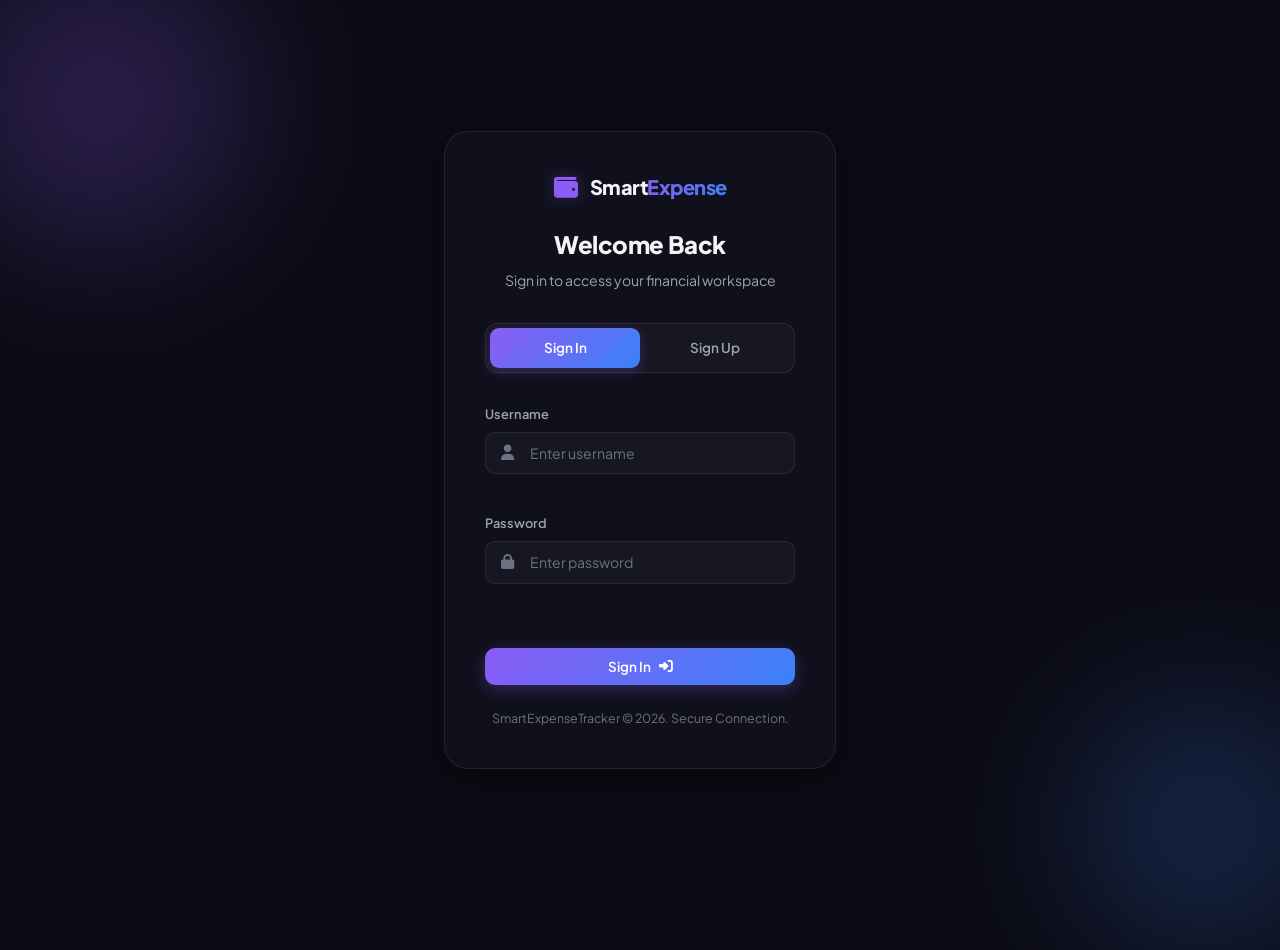
==== src/main/resources/static/login.html @ f97eb925 "Implement Spring Security with DB authentication, custom login page, and logout capability" ====
<!DOCTYPE html>
<html lang="en">
<head>
    <meta charset="UTF-8">
    <meta name="viewport" content="width=device-width, initial-scale=1.0">
    <title>SmartExpenseTracker — Secure Access</title>
    <!-- Google Fonts -->
    <link rel="preconnect" href="https://fonts.googleapis.com">
    <link rel="preconnect" href="https://fonts.gstatic.com" crossorigin>
    <link href="https://fonts.googleapis.com/css2?family=Plus+Jakarta+Sans:wght@300;400;500;600;700;800&display=swap" rel="stylesheet">
    <!-- FontAwesome for icons -->
    <link rel="stylesheet" href="https://cdnjs.cloudflare.com/ajax/libs/font-awesome/6.4.0/css/all.min.css">
    <!-- Include main stylesheet to get tokens and resets -->
    <link rel="stylesheet" href="style.css">
    
    <style>
        body {
            display: flex;
            align-items: center;
            justify-content: center;
            min-height: 100vh;
            margin: 0;
            background-color: var(--bg-base);
            position: relative;
            overflow: hidden;
        }

        /* Decorative animated blobs */
        .blob {
            position: absolute;
            border-radius: 50%;
            filter: blur(80px);
            z-index: 0;
            opacity: 0.25;
            animation: float 10s ease-in-out infinite;
        }

        .blob-1 {
            width: 300px;
            height: 300px;
            background: var(--primary);
            top: -50px;
            left: -50px;
        }

        .blob-2 {
            width: 250px;
            height: 250px;
            background: #3b82f6;
            bottom: -50px;
            right: -50px;
            animation-delay: -5s;
        }

        @keyframes float {
            0%, 100% { transform: translateY(0) scale(1); }
            50% { transform: translateY(-30px) scale(1.15); }
        }

        .auth-container {
            width: 100%;
            max-width: 440px;
            padding: 1.5rem;
            z-index: 10;
        }

        .auth-card {
            background: var(--bg-surface);
            backdrop-filter: blur(16px);
            -webkit-backdrop-filter: blur(16px);
            border: 1px solid var(--border-glass);
            border-radius: 24px;
            padding: 2.5rem;
            box-shadow: var(--shadow-premium);
            transition: var(--transition-normal);
        }

        .auth-card:hover {
            border-color: var(--border-glass-focused);
            box-shadow: 0 12px 40px 0 rgba(0, 0, 0, 0.45), var(--shadow-glow);
        }

        .auth-header {
            text-align: center;
            margin-bottom: 2rem;
        }

        .auth-header .logo-container {
            justify-content: center;
            margin-bottom: 1.5rem;
        }

        .auth-header h3 {
            font-size: 1.5rem;
            font-weight: 800;
            letter-spacing: -0.02em;
            margin-bottom: 0.5rem;
        }

        .auth-header p {
            color: var(--text-secondary);
            font-size: 0.88rem;
        }

        /* Tabs */
        .auth-tabs {
            display: flex;
            background: rgba(255, 255, 255, 0.03);
            border: 1px solid var(--border-glass);
            border-radius: 12px;
            padding: 4px;
            margin-bottom: 2rem;
        }

        .auth-tab {
            flex: 1;
            text-align: center;
            padding: 0.6rem;
            font-size: 0.85rem;
            font-weight: 600;
            color: var(--text-secondary);
            border-radius: 9px;
            cursor: pointer;
            transition: var(--transition-fast);
        }

        .auth-tab.active {
            background: var(--primary-gradient);
            color: #fff;
            box-shadow: 0 4px 12px var(--primary-glow);
        }

        /* Form view toggling */
        .form-view {
            display: none;
        }

        .form-view.active {
            display: block;
        }

        .input-group {
            position: relative;
            margin-bottom: 1.25rem;
        }

        .input-group i {
            position: absolute;
            left: 1rem;
            top: 50%;
            transform: translateY(-50%);
            color: var(--text-muted);
            font-size: 0.95rem;
        }

        .input-group .form-control {
            padding-left: 2.75rem;
        }

        .auth-alert {
            padding: 0.75rem 1rem;
            border-radius: 12px;
            margin-bottom: 1.5rem;
            font-size: 0.85rem;
            font-weight: 500;
            display: flex;
            align-items: center;
            gap: 0.6rem;
            animation: fadeIn 0.3s ease-out;
        }

        .auth-alert.error {
            background: var(--danger-bg);
            border: 1px solid var(--danger-border);
            color: var(--danger);
        }

        .auth-alert.success {
            background: var(--success-bg);
            border: 1px solid var(--success-border);
            color: var(--success);
        }

        @keyframes fadeIn {
            from { opacity: 0; transform: translateY(-5px); }
            to { opacity: 1; transform: translateY(0); }
        }

        .footer-note {
            text-align: center;
            margin-top: 1.5rem;
            font-size: 0.78rem;
            color: var(--text-muted);
        }
    </style>
</head>
<body>
    <div class="blob blob-1"></div>
    <div class="blob blob-2"></div>

    <div class="auth-container">
        <div class="auth-card">
            <div class="auth-header">
                <div class="logo-container">
                    <i class="fa-solid fa-wallet logo-icon"></i>
                    <h2>Smart<span>Expense</span></h2>
                </div>
                <h3 id="auth-title">Welcome Back</h3>
                <p id="auth-subtitle">Sign in to access your financial workspace</p>
            </div>

            <!-- Tabs -->
            <div class="auth-tabs">
                <div class="auth-tab active" id="tab-login" onclick="switchTab('login')">Sign In</div>
                <div class="auth-tab" id="tab-register" onclick="switchTab('register')">Sign Up</div>
            </div>

            <!-- Alert Container -->
            <div id="alert-container"></div>

            <!-- Login Form (POSTs directly to Spring Security) -->
            <form id="login-form" class="form-view active" action="/login" method="POST">
                <div class="form-group">
                    <label for="login-username">Username</label>
                    <div class="input-group">
                        <i class="fa-solid fa-user"></i>
                        <input type="text" id="login-username" name="username" class="form-control" placeholder="Enter username" required>
                    </div>
                </div>

                <div class="form-group">
                    <label for="login-password">Password</label>
                    <div class="input-group">
                        <i class="fa-solid fa-lock"></i>
                        <input type="password" id="login-password" name="password" class="form-control" placeholder="Enter password" required>
                    </div>
                </div>

                <button type="submit" class="btn btn-primary btn-block" style="margin-top: 1.5rem;">
                    Sign In <i class="fa-solid fa-right-to-bracket"></i>
                </button>
            </form>

            <!-- Register Form (AJAX register, then switches to login) -->
            <form id="register-form" class="form-view" onsubmit="handleRegister(event)">
                <div class="form-group">
                    <label for="register-username">Choose Username</label>
                    <div class="input-group">
                        <i class="fa-solid fa-user-plus"></i>
                        <input type="text" id="register-username" class="form-control" placeholder="Create username" required>
                    </div>
                </div>

                <div class="form-group">
                    <label for="register-password">Password</label>
                    <div class="input-group">
                        <i class="fa-solid fa-lock"></i>
                        <input type="password" id="register-password" class="form-control" placeholder="Create password" required>
                    </div>
                </div>

                <div class="form-group">
                    <label for="register-confirm-password">Confirm Password</label>
                    <div class="input-group">
                        <i class="fa-solid fa-shield-halved"></i>
                        <input type="password" id="register-confirm-password" class="form-control" placeholder="Re-enter password" required>
                    </div>
                </div>

                <button type="submit" class="btn btn-primary btn-block" style="margin-top: 1.5rem;">
                    Create Account <i class="fa-solid fa-user-plus"></i>
                </button>
            </form>

            <div class="footer-note">
                SmartExpenseTracker &copy; 2026. Secure Connection.
            </div>
        </div>
    </div>

    <script>
        // Check URL parameters for status messages
        window.addEventListener('DOMContentLoaded', () => {
            const urlParams = new URLSearchParams(window.location.search);
            const alertContainer = document.getElementById('alert-container');
            
            if (urlParams.get('error') === 'true') {
                showAlert('Invalid username or password. Please try again.', 'error');
            } else if (urlParams.get('logout') === 'true') {
                showAlert('You have been logged out successfully.', 'success');
            }
        });

        function showAlert(message, type) {
            const container = document.getElementById('alert-container');
            const icon = type === 'error' ? 'fa-triangle-exclamation' : 'fa-circle-check';
            container.innerHTML = `
                <div class="auth-alert ${type}">
                    <i class="fa-solid ${icon}"></i>
                    <span>${message}</span>
                </div>
            `;
        }

        function switchTab(type) {
            const tabLogin = document.getElementById('tab-login');
            const tabRegister = document.getElementById('tab-register');
            const loginForm = document.getElementById('login-form');
            const registerForm = document.getElementById('register-form');
            const title = document.getElementById('auth-title');
            const subtitle = document.getElementById('auth-subtitle');
            const alertContainer = document.getElementById('alert-container');
            
            alertContainer.innerHTML = ''; // Clear alerts
            
            if (type === 'login') {
                tabLogin.classList.add('active');
                tabRegister.classList.remove('active');
                loginForm.classList.add('active');
                registerForm.classList.remove('active');
                title.innerText = 'Welcome Back';
                subtitle.innerText = 'Sign in to access your financial workspace';
            } else {
                tabLogin.classList.remove('active');
                tabRegister.classList.add('active');
                loginForm.classList.remove('active');
                registerForm.classList.add('active');
                title.innerText = 'Create Account';
                subtitle.innerText = 'Start tracking your spending today';
            }
        }

        async function handleRegister(event) {
            event.preventDefault();
            
            const username = document.getElementById('register-username').value;
            const password = document.getElementById('register-password').value;
            const confirmPassword = document.getElementById('register-confirm-password').value;
            const alertContainer = document.getElementById('alert-container');
            
            if (password !== confirmPassword) {
                showAlert('Passwords do not match.', 'error');
                return;
            }
            
            try {
                const response = await fetch('/auth/register', {
                    method: 'POST',
                    headers: {
                        'Content-Type': 'application/json'
                    },
                    body: JSON.stringify({ username, password })
                });
                
                const data = await response.json();
                
                if (response.ok) {
                    // Success!
                    switchTab('login');
                    showAlert('Registration successful! Please sign in.', 'success');
                    // Pre-fill login username
                    document.getElementById('login-username').value = username;
                    // Reset registration fields
                    document.getElementById('register-form').reset();
                } else {
                    showAlert(data.message || 'Registration failed.', 'error');
                }
            } catch (error) {
                console.error('Registration error:', error);
                showAlert('An error occurred. Please try again later.', 'error');
            }
        }
    </script>
</body>
</html>
---- src/main/resources/static/style.css ----
/* ==========================================================================
   SmartExpenseTracker Premium Stylesheet (Glassmorphism & Sleek Dark Mode)
   ========================================================================== */

/* Design Tokens & Custom CSS Variables */
:root {
    --font-primary: 'Plus Jakarta Sans', sans-serif;
    
    /* Harmonious Curated Colors */
    --bg-base: #0b0b14;
    --bg-surface: rgba(22, 22, 38, 0.55);
    --bg-surface-solid: #151526;
    --bg-surface-hover: rgba(35, 35, 60, 0.7);
    --border-glass: rgba(255, 255, 255, 0.08);
    --border-glass-focused: rgba(139, 92, 246, 0.35);
    
    /* Accent Gradients & Solid Colors */
    --primary: #8b5cf6;
    --primary-light: #a78bfa;
    --primary-dark: #6d28d9;
    --primary-gradient: linear-gradient(135deg, #8b5cf6 0%, #3b82f6 100%);
    --primary-glow: rgba(139, 92, 246, 0.25);
    
    --success: #10b981;
    --success-bg: rgba(16, 185, 129, 0.1);
    --success-border: rgba(16, 185, 129, 0.25);
    
    --danger: #ef4444;
    --danger-bg: rgba(239, 68, 68, 0.1);
    --danger-border: rgba(239, 68, 68, 0.25);
    
    --warning: #f59e0b;
    --warning-bg: rgba(245, 158, 11, 0.1);
    --warning-border: rgba(245, 158, 11, 0.25);

    --text-primary: #f3f4f6;
    --text-secondary: #9ca3af;
    --text-muted: #6b7280;

    /* Transitions & Shadows */
    --transition-fast: 0.2s cubic-bezier(0.4, 0, 0.2, 1);
    --transition-normal: 0.3s cubic-bezier(0.4, 0, 0.2, 1);
    --shadow-premium: 0 8px 32px 0 rgba(0, 0, 0, 0.37);
    --shadow-glow: 0 0 20px rgba(139, 92, 246, 0.15);
}

/* Reset & Global Styles */
*, *::before, *::after {
    margin: 0;
    padding: 0;
    box-sizing: border-box;
}

body {
    font-family: var(--font-primary);
    background-color: var(--bg-base);
    color: var(--text-primary);
    overflow-x: hidden;
    line-height: 1.5;
    -webkit-font-smoothing: antialiased;
}

/* Scrollbar Customization */
::-webkit-scrollbar {
    width: 6px;
    height: 6px;
}
::-webkit-scrollbar-track {
    background: var(--bg-base);
}
::-webkit-scrollbar-thumb {
    background: var(--border-glass-focused);
    border-radius: 10px;
}
::-webkit-scrollbar-thumb:hover {
    background: var(--primary);
}

/* Master Layout Grid */
.app-container {
    display: grid;
    grid-template-columns: 280px 1fr;
    min-height: 100vh;
}

/* Sidebar Navigation Drawer */
.sidebar {
    background-color: #0d0d1a;
    border-right: 1px solid var(--border-glass);
    display: flex;
    flex-direction: column;
    height: 100vh;
    position: sticky;
    top: 0;
    z-index: 100;
}

.sidebar-header {
    padding: 2rem 1.5rem;
    border-bottom: 1px solid var(--border-glass);
}

.logo-container {
    display: flex;
    align-items: center;
    gap: 0.75rem;
}

.logo-icon {
    font-size: 1.5rem;
    color: var(--primary);
    filter: drop-shadow(0 0 8px var(--primary-glow));
}

.logo-container h2 {
    font-size: 1.25rem;
    font-weight: 800;
    letter-spacing: -0.025em;
    color: var(--text-primary);
}

.logo-container span {
    background: var(--primary-gradient);
    -webkit-background-clip: text;
    -webkit-text-fill-color: transparent;
}

.sidebar-nav {
    flex-grow: 1;
    padding: 1.5rem 1rem;
}

.sidebar-nav ul {
    list-style: none;
    display: flex;
    flex-direction: column;
    gap: 0.5rem;
}

.nav-item {
    display: flex;
    align-items: center;
    gap: 1rem;
    padding: 0.85rem 1.25rem;
    border-radius: 12px;
    color: var(--text-secondary);
    cursor: pointer;
    font-weight: 500;
    transition: var(--transition-fast);
}

.nav-item i {
    font-size: 1.15rem;
    width: 20px;
    text-align: center;
    transition: var(--transition-fast);
}

.nav-item:hover {
    background-color: rgba(255, 255, 255, 0.03);
    color: var(--text-primary);
}

.nav-item.active {
    background: var(--primary-gradient);
    color: #ffffff;
    font-weight: 600;
    box-shadow: 0 4px 20px var(--primary-glow);
}

.nav-item.active i {
    color: #ffffff;
}

.sidebar-footer {
    padding: 1.5rem;
    border-top: 1px solid var(--border-glass);
}

.user-profile-wrapper {
    display: flex;
    align-items: center;
    justify-content: space-between;
    width: 100%;
}

.user-profile {
    display: flex;
    align-items: center;
    gap: 0.75rem;
}

.logout-btn {
    color: var(--text-muted);
    font-size: 1.25rem;
    cursor: pointer;
    transition: var(--transition-fast);
    padding: 0.5rem;
    border-radius: 8px;
    display: flex;
    align-items: center;
    justify-content: center;
    text-decoration: none;
}

.logout-btn:hover {
    color: var(--danger);
    background-color: var(--danger-bg);
    box-shadow: 0 0 10px rgba(239, 68, 68, 0.2);
}

.avatar {
    width: 42px;
    height: 42px;
    border-radius: 50%;
    background: var(--primary-gradient);
    color: #ffffff;
    display: flex;
    align-items: center;
    justify-content: center;
    font-weight: 700;
    font-size: 0.95rem;
    box-shadow: 0 0 10px var(--primary-glow);
}

.user-info h4 {
    font-size: 0.9rem;
    font-weight: 600;
    color: var(--text-primary);
}

.user-info p {
    font-size: 0.75rem;
    color: var(--text-muted);
}

/* Main Dashboard Wrapper */
.main-content {
    padding: 2.5rem;
    overflow-y: auto;
    max-height: 100vh;
}

/* Top Navbar Style */
.top-navbar {
    display: flex;
    justify-content: space-between;
    align-items: center;
    margin-bottom: 2.5rem;
}

.header-title h1 {
    font-size: 1.75rem;
    font-weight: 800;
    letter-spacing: -0.03em;
    margin-bottom: 0.25rem;
}

.header-title p {
    font-size: 0.9rem;
    color: var(--text-secondary);
}

/* General Content Cards with Glassmorphism */
.content-card {
    background: var(--bg-surface);
    backdrop-filter: blur(12px);
    -webkit-backdrop-filter: blur(12px);
    border: 1px solid var(--border-glass);
    border-radius: 16px;
    padding: 1.5rem;
    box-shadow: var(--shadow-premium);
    position: relative;
    overflow: hidden;
}

.content-card.margin-top {
    margin-top: 2rem;
}

.card-header {
    display: flex;
    justify-content: space-between;
    align-items: center;
    margin-bottom: 1.25rem;
    border-bottom: 1px solid var(--border-glass);
    padding-bottom: 1rem;
}

.card-header h3 {
    font-size: 1.1rem;
    font-weight: 700;
    display: flex;
    align-items: center;
    gap: 0.5rem;
    color: var(--text-primary);
}

.card-header h3 i {
    color: var(--primary);
}

.view-all-link {
    color: var(--primary-light);
    text-decoration: none;
    font-size: 0.85rem;
    font-weight: 600;
    display: flex;
    align-items: center;
    gap: 0.25rem;
    transition: var(--transition-fast);
}

.view-all-link:hover {
    color: var(--text-primary);
    transform: translateX(3px);
}

/* Grid Frameworks */
.stats-grid {
    display: grid;
    grid-template-columns: repeat(auto-fit, minmax(220px, 1fr));
    gap: 1.5rem;
    margin-bottom: 2rem;
}

.grid-two-cols {
    display: grid;
    grid-template-columns: 1.2fr 0.8fr;
    gap: 1.5rem;
}

.grid-three-cols {
    display: grid;
    grid-template-columns: repeat(auto-fill, minmax(300px, 1fr));
    gap: 1.5rem;
}

/* Stat Cards (High Fidelity Glass Cards) */
.stat-card {
    background: var(--bg-surface);
    backdrop-filter: blur(12px);
    border: 1px solid var(--border-glass);
    border-radius: 16px;
    padding: 1.5rem;
    display: flex;
    align-items: center;
    gap: 1.25rem;
    position: relative;
    overflow: hidden;
    box-shadow: var(--shadow-premium);
    transition: var(--transition-normal);
}

.stat-card:hover {
    transform: translateY(-4px);
    border-color: rgba(255, 255, 255, 0.15);
}

.stat-icon-wrapper {
    width: 50px;
    height: 50px;
    border-radius: 12px;
    display: flex;
    align-items: center;
    justify-content: center;
    font-size: 1.35rem;
    transition: var(--transition-normal);
}

/* Custom stats coloring details */
.stat-card.spent .stat-icon-wrapper {
    background: var(--danger-bg);
    color: var(--danger);
    border: 1px solid var(--danger-border);
}
.stat-card.spent:hover .stat-icon-wrapper {
    background: var(--danger);
    color: #ffffff;
    box-shadow: 0 0 15px rgba(239, 68, 68, 0.4);
}

.stat-card.budget .stat-icon-wrapper {
    background: rgba(59, 130, 246, 0.1);
    color: #3b82f6;
    border: 1px solid rgba(59, 130, 246, 0.25);
}
.stat-card.budget:hover .stat-icon-wrapper {
    background: #3b82f6;
    color: #ffffff;
    box-shadow: 0 0 15px rgba(59, 130, 246, 0.4);
}

.stat-card.remaining .stat-icon-wrapper {
    background: var(--success-bg);
    color: var(--success);
    border: 1px solid var(--success-border);
}
.stat-card.remaining:hover .stat-icon-wrapper {
    background: var(--success);
    color: #ffffff;
    box-shadow: 0 0 15px rgba(16, 185, 129, 0.4);
}

.stat-card.count .stat-icon-wrapper {
    background: var(--primary-glow);
    color: var(--primary-light);
    border: 1px solid rgba(139, 92, 246, 0.25);
}
.stat-card.count:hover .stat-icon-wrapper {
    background: var(--primary);
    color: #ffffff;
    box-shadow: 0 0 15px rgba(139, 92, 246, 0.4);
}

.stat-info {
    flex-grow: 1;
    z-index: 2;
}

.stat-label {
    display: block;
    font-size: 0.78rem;
    font-weight: 600;
    color: var(--text-secondary);
    text-transform: uppercase;
    letter-spacing: 0.05em;
    margin-bottom: 0.25rem;
}

.stat-value {
    font-size: 1.5rem;
    font-weight: 800;
    color: var(--text-primary);
}

.stat-glow {
    position: absolute;
    width: 100px;
    height: 100px;
    border-radius: 50%;
    background: var(--primary-glow);
    filter: blur(40px);
    top: -50px;
    right: -50px;
    z-index: 1;
    opacity: 0.6;
}

/* Exceeded/Alert banner styles */
.alert-banner {
    background: var(--danger-bg);
    border: 1px solid var(--danger-border);
    border-radius: 12px;
    padding: 0.85rem 1.25rem;
    margin-bottom: 2rem;
    display: flex;
    align-items: center;
    gap: 0.75rem;
    color: var(--danger);
    font-weight: 500;
    font-size: 0.9rem;
    animation: pulse 2s infinite;
}

@keyframes pulse {
    0% { box-shadow: 0 0 0 0 rgba(239, 68, 68, 0.2); }
    70% { box-shadow: 0 0 0 8px rgba(239, 68, 68, 0); }
    100% { box-shadow: 0 0 0 0 rgba(239, 68, 68, 0); }
}

/* Beautiful Interactive Ring Gauge Styles */
.gauge-chart-body {
    display: flex;
    flex-direction: column;
    align-items: center;
    justify-content: center;
    gap: 1.5rem;
}

.progress-gauge-wrapper {
    position: relative;
    width: 200px;
    height: 200px;
}

.progress-ring {
    transform: rotate(-90deg);
}

.progress-ring__circle {
    transition: stroke-dashoffset 0.35s;
    transform-origin: 50% 50%;
}

.progress-ring-text {
    position: absolute;
    top: 50%;
    left: 50%;
    transform: translate(-50%, -50%);
    text-align: center;
}

.progress-ring-text h2 {
    font-size: 2rem;
    font-weight: 800;
    color: var(--text-primary);
}

.progress-ring-text p {
    font-size: 0.75rem;
    font-weight: 600;
    text-transform: uppercase;
    color: var(--success);
    letter-spacing: 0.05em;
    margin-top: 0.15rem;
}

.gauge-details {
    display: flex;
    justify-content: center;
    gap: 2rem;
    width: 100%;
}

.gauge-detail-item {
    display: flex;
    align-items: center;
    gap: 0.5rem;
    font-size: 0.85rem;
}

.gauge-detail-item .dot {
    width: 10px;
    height: 10px;
    border-radius: 50%;
}

.gauge-detail-item .dot.spent {
    background: var(--primary);
}

.gauge-detail-item .dot.remaining {
    background: #3b82f6;
}

.gauge-detail-item strong {
    color: var(--text-primary);
}

/* Typography, Buttons & Form Elements */
.btn {
    font-family: var(--font-primary);
    font-weight: 600;
    font-size: 0.85rem;
    padding: 0.65rem 1.25rem;
    border-radius: 10px;
    border: none;
    cursor: pointer;
    display: inline-flex;
    align-items: center;
    justify-content: center;
    gap: 0.5rem;
    transition: var(--transition-fast);
    outline: none;
}

.btn-primary {
    background: var(--primary-gradient);
    color: #ffffff;
    box-shadow: 0 4px 15px rgba(139, 92, 246, 0.3);
}

.btn-primary:hover {
    transform: translateY(-2px);
    box-shadow: 0 6px 20px rgba(139, 92, 246, 0.45);
}

.btn-secondary {
    background: rgba(255, 255, 255, 0.05);
    color: var(--text-secondary);
    border: 1px solid var(--border-glass);
}

.btn-secondary:hover {
    background: rgba(255, 255, 255, 0.1);
    color: var(--text-primary);
}

.btn-danger {
    background: var(--danger-bg);
    color: var(--danger);
    border: 1px solid var(--danger-border);
}

.btn-danger:hover {
    background: var(--danger);
    color: #ffffff;
    box-shadow: 0 4px 15px rgba(239, 68, 68, 0.3);
}

.btn-block {
    width: 100%;
}

.btn-sm {
    padding: 0.45rem 0.85rem;
    font-size: 0.78rem;
    border-radius: 8px;
}

/* Form Styles */
.form-group {
    margin-bottom: 1.25rem;
    display: flex;
    flex-direction: column;
    gap: 0.5rem;
}

.form-group.col-span-2 {
    grid-column: span 2;
}

.grid-form {
    display: grid;
    grid-template-columns: repeat(2, 1fr);
    gap: 1rem;
}

.grid-two-cols-gapless {
    display: grid;
    grid-template-columns: 1fr 1fr;
}
.pr-1 { padding-right: 0.5rem; }
.pl-1 { padding-left: 0.5rem; }

label {
    font-size: 0.8rem;
    font-weight: 600;
    color: var(--text-secondary);
}

.form-control {
    width: 100%;
    padding: 0.7rem 1rem;
    background: rgba(255, 255, 255, 0.03);
    border: 1px solid var(--border-glass);
    border-radius: 10px;
    font-family: var(--font-primary);
    color: var(--text-primary);
    font-size: 0.88rem;
    outline: none;
    transition: var(--transition-fast);
}

.form-control:focus {
    border-color: var(--primary);
    background: rgba(255, 255, 255, 0.05);
    box-shadow: 0 0 10px var(--primary-glow);
}

.form-control::placeholder {
    color: var(--text-muted);
}

select.form-control {
    appearance: none;
    -webkit-appearance: none;
    background-image: url("data:image/svg+xml,%3Csvg xmlns='http://www.w3.org/2000/svg' fill='none' viewBox='0 0 24 24' stroke='%239ca3af'%3E%3Cpath stroke-linecap='round' stroke-linejoin='round' stroke-width='2' d='M19 9l-7 7-7-7'/%3E%3C/svg%3E");
    background-repeat: no-repeat;
    background-position: right 1rem center;
    background-size: 1rem;
    padding-right: 2.5rem;
}

select.form-control option {
    background-color: var(--bg-surface-solid);
    color: var(--text-primary);
}

.select-sm {
    padding: 0.45rem 1.8rem 0.45rem 0.75rem;
    font-size: 0.8rem;
    border-radius: 8px;
    width: auto;
}

/* Search input specific */
.search-input-wrapper {
    position: relative;
    display: flex;
    align-items: center;
}

.search-input-wrapper i {
    position: absolute;
    left: 1rem;
    color: var(--text-muted);
    font-size: 0.9rem;
    pointer-events: none;
}

.search-input-wrapper .form-control {
    padding-left: 2.5rem;
}

.flex-grow {
    flex-grow: 1;
}

/* Filtering Layout Styling */
.filter-bar {
    display: flex;
    justify-content: space-between;
    align-items: center;
    gap: 1.5rem;
    margin-bottom: 2rem;
    padding: 1rem 1.5rem;
}

.filter-inputs {
    display: flex;
    align-items: center;
    gap: 1rem;
    flex-grow: 1;
}

.budget-filter-inputs {
    display: flex;
    align-items: center;
    gap: 0.75rem;
}

.filter-label {
    font-size: 0.8rem;
    font-weight: 600;
    color: var(--text-secondary);
}

/* Beautiful Premium Table Styles */
.table-responsive {
    overflow-x: auto;
    width: 100%;
}

.table {
    width: 100%;
    border-collapse: collapse;
    text-align: left;
}

.table th, .table td {
    padding: 1rem 1.5rem;
    border-bottom: 1px solid var(--border-glass);
    font-size: 0.85rem;
}

.table th {
    font-weight: 700;
    text-transform: uppercase;
    letter-spacing: 0.05em;
    font-size: 0.75rem;
    color: var(--text-secondary);
}

.table tbody tr {
    transition: var(--transition-fast);
}

.table tbody tr:hover {
    background-color: rgba(255, 255, 255, 0.02);
}

.table tbody tr:last-child td {
    border-bottom: none;
}

.text-right {
    text-align: right;
}

.text-center {
    text-align: center;
}

.text-muted {
    color: var(--text-muted);
}

.py-4 {
    padding-top: 2rem;
    padding-bottom: 2rem;
}

/* Badge styles */
.badge {
    display: inline-flex;
    align-items: center;
    padding: 0.25rem 0.6rem;
    border-radius: 9999px;
    font-size: 0.75rem;
    font-weight: 600;
}

.badge-category {
    background: var(--primary-glow);
    color: var(--primary-light);
    border: 1px solid rgba(139, 92, 246, 0.15);
}

.badge-amount {
    font-weight: 700;
    font-size: 0.9rem;
    color: var(--text-primary);
}

.action-btn-group {
    display: inline-flex;
    gap: 0.5rem;
}

.action-btn {
    width: 32px;
    height: 32px;
    border-radius: 8px;
    display: flex;
    align-items: center;
    justify-content: center;
    border: 1px solid var(--border-glass);
    background: rgba(255, 255, 255, 0.03);
    color: var(--text-secondary);
    cursor: pointer;
    transition: var(--transition-fast);
}

.action-btn:hover {
    background: rgba(255, 255, 255, 0.08);
    color: var(--text-primary);
}

.action-btn.edit:hover {
    border-color: rgba(59, 130, 246, 0.35);
    color: #3b82f6;
    box-shadow: 0 0 10px rgba(59, 130, 246, 0.1);
}

.action-btn.delete:hover {
    border-color: var(--danger-border);
    color: var(--danger);
    box-shadow: 0 0 10px rgba(239, 68, 68, 0.1);
}

/* Category Grid & Cards */
.category-card {
    background: var(--bg-surface);
    backdrop-filter: blur(12px);
    border: 1px solid var(--border-glass);
    border-radius: 16px;
    padding: 1.5rem;
    box-shadow: var(--shadow-premium);
    display: flex;
    flex-direction: column;
    justify-content: space-between;
    height: 180px;
    position: relative;
    overflow: hidden;
    transition: var(--transition-normal);
}

.category-card:hover {
    transform: translateY(-4px);
    border-color: var(--border-glass-focused);
    box-shadow: var(--shadow-premium), var(--shadow-glow);
}

.category-card-header {
    display: flex;
    justify-content: space-between;
    align-items: flex-start;
}

.category-card-icon {
    width: 40px;
    height: 40px;
    border-radius: 10px;
    background: var(--primary-glow);
    color: var(--primary-light);
    display: flex;
    align-items: center;
    justify-content: center;
    font-size: 1.1rem;
}

.category-card h4 {
    font-size: 1.15rem;
    font-weight: 700;
    margin-top: 0.75rem;
    color: var(--text-primary);
}

.category-card p {
    font-size: 0.8rem;
    color: var(--text-secondary);
    margin-top: 0.25rem;
    flex-grow: 1;
    display: -webkit-box;
    -webkit-line-clamp: 2;
    -webkit-box-orient: vertical;
    overflow: hidden;
}

.category-card-footer {
    display: flex;
    justify-content: space-between;
    align-items: center;
    margin-top: 1rem;
    border-top: 1px solid var(--border-glass);
    padding-top: 0.75rem;
}

.category-stats-label {
    font-size: 0.75rem;
    color: var(--text-muted);
}

/* Budget Planner Card Styles */
.budget-card {
    background: var(--bg-surface);
    backdrop-filter: blur(12px);
    border: 1px solid var(--border-glass);
    border-radius: 16px;
    padding: 1.5rem;
    box-shadow: var(--shadow-premium);
    display: flex;
    flex-direction: column;
    gap: 1rem;
    transition: var(--transition-normal);
}

.budget-card:hover {
    transform: translateY(-4px);
    border-color: var(--border-glass-focused);
}

.budget-card-header {
    display: flex;
    justify-content: space-between;
    align-items: center;
}

.budget-period {
    display: flex;
    flex-direction: column;
}

.budget-period span.year {
    font-size: 0.75rem;
    font-weight: 600;
    color: var(--text-muted);
    text-transform: uppercase;
}

.budget-period h4 {
    font-size: 1.25rem;
    font-weight: 800;
    color: var(--text-primary);
}

.budget-card-limit {
    text-align: right;
}

.budget-card-limit span {
    font-size: 0.72rem;
    color: var(--text-secondary);
}

.budget-card-limit h3 {
    font-size: 1.4rem;
    font-weight: 800;
    color: var(--primary-light);
}

.budget-card-progress {
    display: flex;
    flex-direction: column;
    gap: 0.4rem;
}

.progress-bar-bg {
    width: 100%;
    height: 8px;
    background: #1e1e2d;
    border-radius: 4px;
    overflow: hidden;
}

.progress-bar-fill {
    height: 100%;
    background: var(--primary-gradient);
    border-radius: 4px;
    width: 0%;
    transition: width 0.5s ease-out;
}

.progress-bar-fill.exceeded {
    background: linear-gradient(135deg, #ef4444 0%, #f59e0b 100%);
}

.budget-progress-labels {
    display: flex;
    justify-content: space-between;
    font-size: 0.75rem;
    color: var(--text-secondary);
}

.budget-card-status {
    display: flex;
    align-items: center;
    justify-content: space-between;
    border-top: 1px solid var(--border-glass);
    padding-top: 0.75rem;
}

.budget-status-tag {
    font-size: 0.72rem;
    font-weight: 700;
    text-transform: uppercase;
    padding: 0.15rem 0.5rem;
    border-radius: 4px;
}

.budget-status-tag.active {
    background: var(--success-bg);
    color: var(--success);
}

.budget-status-tag.warning {
    background: var(--warning-bg);
    color: var(--warning);
}

.budget-status-tag.danger {
    background: var(--danger-bg);
    color: var(--danger);
}

/* Reports Tab Specific Styles */
.report-filters {
    display: grid;
    grid-template-columns: repeat(3, 1fr);
    gap: 1.5rem;
    align-items: flex-end;
}

.align-end {
    height: calc(0.7rem * 2 + 1.5 * 0.88rem + 2px); /* Matches form control height */
}

.report-stats-grid {
    display: grid;
    grid-template-columns: repeat(3, 1fr);
    gap: 1.5rem;
    margin-top: 2rem;
}

.report-stat-card {
    background: var(--bg-surface);
    backdrop-filter: blur(12px);
    border: 1px solid var(--border-glass);
    border-radius: 16px;
    padding: 1.5rem;
    box-shadow: var(--shadow-premium);
    text-align: center;
}

.report-stat-label {
    font-size: 0.8rem;
    font-weight: 600;
    color: var(--text-secondary);
    text-transform: uppercase;
    letter-spacing: 0.05em;
}

.report-stat-value {
    font-size: 2rem;
    font-weight: 800;
    color: var(--text-primary);
    margin: 0.5rem 0;
}

.report-stat-value#report-total-spent {
    background: var(--primary-gradient);
    -webkit-background-clip: text;
    -webkit-text-fill-color: transparent;
}

.report-stat-subtitle {
    font-size: 0.75rem;
    color: var(--text-muted);
}

.projection-box {
    display: flex;
    flex-direction: column;
    gap: 1.25rem;
    height: 100%;
    justify-content: center;
}

.projection-gauge {
    display: flex;
    align-items: center;
    gap: 1.25rem;
}

.projection-indicator {
    width: 60px;
    height: 60px;
    border-radius: 50%;
    display: flex;
    align-items: center;
    justify-content: center;
    font-size: 1.75rem;
    background: rgba(255, 255, 255, 0.03);
    border: 1px solid var(--border-glass);
}

.projection-indicator .text-success { color: var(--success); }
.projection-indicator .text-warning { color: var(--warning); }
.projection-indicator .text-danger { color: var(--danger); }

.projection-texts h4 {
    font-size: 1.05rem;
    font-weight: 700;
    color: var(--text-primary);
    margin-bottom: 0.15rem;
}

.projection-texts p {
    font-size: 0.8rem;
    color: var(--text-secondary);
}

.card-divider {
    border: 0;
    border-top: 1px solid var(--border-glass);
}

.spending-metrics {
    display: flex;
    flex-direction: column;
    gap: 0.75rem;
}

.metric-row {
    display: flex;
    justify-content: space-between;
    font-size: 0.85rem;
}

.metric-row span {
    color: var(--text-secondary);
}

.metric-row strong {
    color: var(--text-primary);
}

.chart-wrapper-box {
    display: flex;
    justify-content: center;
    align-items: center;
    height: 220px;
}

.line-chart-wrapper {
    height: 350px;
    width: 100%;
}

/* Modals Overlay (Dialogs) */
.modal-backdrop {
    position: fixed;
    top: 0;
    left: 0;
    width: 100%;
    height: 100%;
    background: rgba(11, 11, 20, 0.7);
    backdrop-filter: blur(8px);
    z-index: 1000;
    display: flex;
    align-items: center;
    justify-content: center;
    opacity: 0;
    pointer-events: none;
    transition: opacity 0.25s ease-out;
}

.modal-backdrop.show {
    opacity: 1;
    pointer-events: auto;
}

.modal-content {
    background: var(--bg-surface-solid);
    border: 1px solid var(--border-glass);
    border-radius: 20px;
    width: 100%;
    max-width: 500px;
    box-shadow: 0 25px 50px -12px rgba(0, 0, 0, 0.5);
    overflow: hidden;
    transform: scale(0.95);
    transition: transform 0.25s cubic-bezier(0.34, 1.56, 0.64, 1);
}

.modal-content.sm {
    max-width: 400px;
}

.modal-backdrop.show .modal-content {
    transform: scale(1);
}

.modal-header {
    padding: 1.25rem 1.5rem;
    border-bottom: 1px solid var(--border-glass);
    display: flex;
    justify-content: space-between;
    align-items: center;
}

.modal-header h3 {
    font-size: 1.15rem;
    font-weight: 700;
    display: flex;
    align-items: center;
    gap: 0.5rem;
}

.modal-header h3 i {
    color: var(--primary);
}

.modal-close-btn {
    background: transparent;
    border: none;
    color: var(--text-muted);
    font-size: 1.2rem;
    cursor: pointer;
    transition: var(--transition-fast);
    outline: none;
}

.modal-close-btn:hover {
    color: var(--text-primary);
}

.modal-body {
    padding: 1.5rem;
}

.modal-actions {
    display: flex;
    justify-content: flex-end;
    gap: 0.75rem;
    margin-top: 1.5rem;
}

.margin-top-lg {
    margin-top: 2rem;
}

/* Tabs Panel visibility toggler */
.tab-content {
    display: none;
    animation: fadeIn 0.4s ease-out forwards;
}

.tab-content.active {
    display: block;
}

@keyframes fadeIn {
    from { opacity: 0; transform: translateY(8px); }
    to { opacity: 1; transform: translateY(0); }
}

/* Premium Toast Notification System */
.toast-container {
    position: fixed;
    bottom: 2rem;
    right: 2rem;
    display: flex;
    flex-direction: column;
    gap: 0.75rem;
    z-index: 2000;
}

.toast {
    background: rgba(22, 22, 38, 0.95);
    backdrop-filter: blur(12px);
    border-radius: 12px;
    padding: 0.85rem 1.25rem;
    box-shadow: var(--shadow-premium);
    display: flex;
    align-items: center;
    gap: 0.75rem;
    color: var(--text-primary);
    font-size: 0.85rem;
    font-weight: 600;
    transform: translateY(20px);
    opacity: 0;
    animation: toastIn 0.3s cubic-bezier(0.34, 1.56, 0.64, 1) forwards;
    min-width: 280px;
}

@keyframes toastIn {
    to { transform: translateY(0); opacity: 1; }
}

.toast.success {
    border-left: 4px solid var(--success);
}
.toast.success i {
    color: var(--success);
}

.toast.danger {
    border-left: 4px solid var(--danger);
}
.toast.danger i {
    color: var(--danger);
}

.toast.warning {
    border-left: 4px solid var(--warning);
}
.toast.warning i {
    color: var(--warning);
}

/* Utilities */
.month-selector-wrapper select {
    margin-left: 0.5rem;
}

.card-header h3 i.fa-file-invoice-dollar {
    color: var(--success);
}

.align-end {
    align-self: flex-end;
}
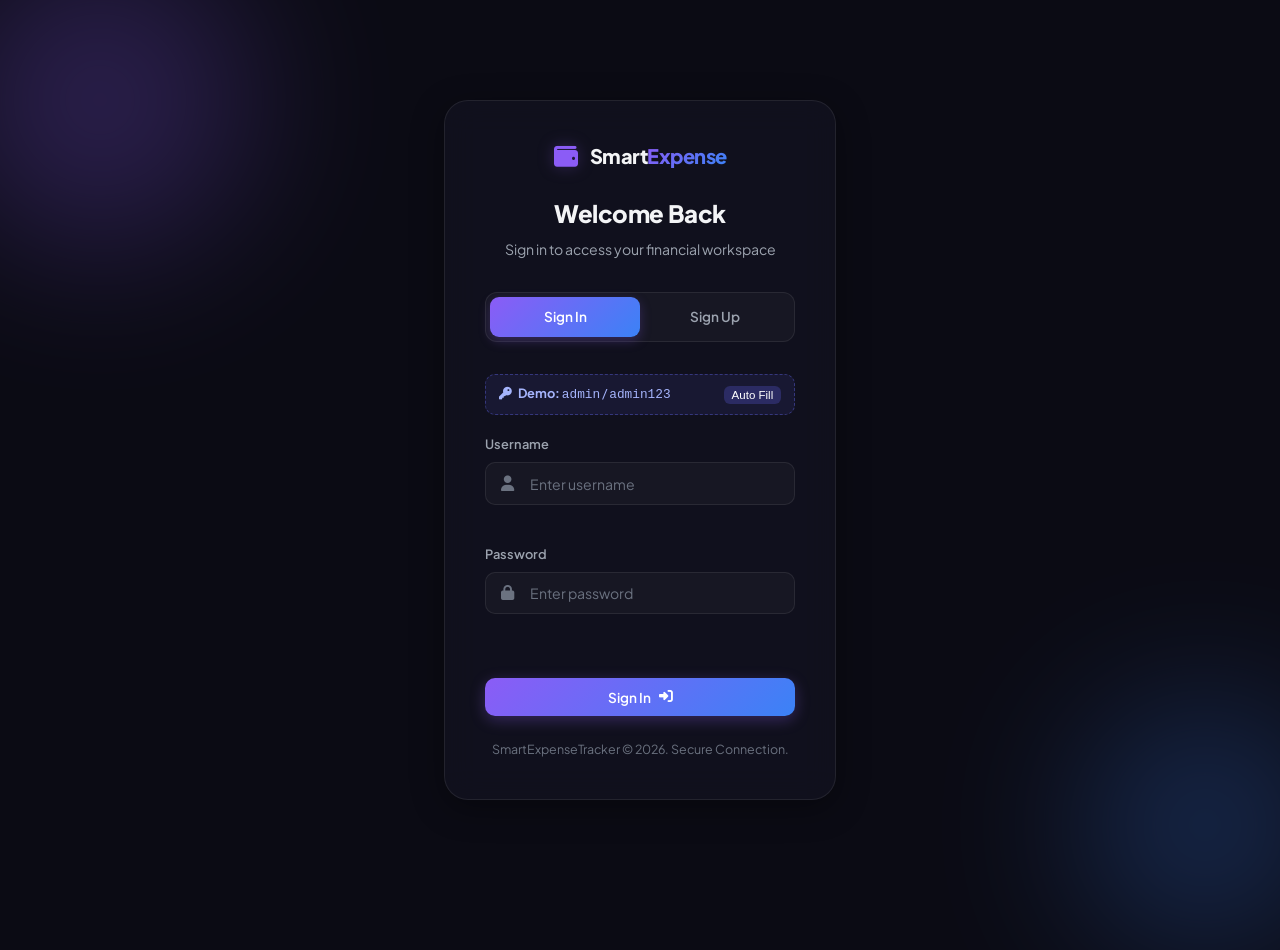
==== commit f438bbc2: "fix(auth-and-budget): update BCrypt password hash for seed users, fix non-unique budget query in ana" ====
--- a/src/main/resources/static/login.html
+++ b/src/main/resources/static/login.html
@@ -220,6 +220,12 @@
 
             <!-- Login Form (POSTs directly to Spring Security) -->
             <form id="login-form" class="form-view active" action="/login" method="POST">
+                <!-- Demo Quick Fill Badge -->
+                <div style="background: rgba(99, 102, 241, 0.1); border: 1px dashed rgba(99, 102, 241, 0.4); border-radius: 10px; padding: 0.6rem 0.8rem; margin-bottom: 1.25rem; font-size: 0.8rem; color: #a5b4fc; display: flex; justify-content: space-between; align-items: center;">
+                    <div><i class="fa-solid fa-key" style="margin-right: 6px;"></i><strong>Demo:</strong> <code>admin</code> / <code>admin123</code></div>
+                    <button type="button" onclick="fillDemoCredentials()" style="background: rgba(99, 102, 241, 0.25); border: none; color: #fff; font-size: 0.72rem; padding: 3px 8px; border-radius: 6px; cursor: pointer;">Auto Fill</button>
+                </div>
+
                 <div class="form-group">
                     <label for="login-username">Username</label>
                     <div class="input-group">
@@ -290,6 +296,11 @@
                 showAlert('You have been logged out successfully.', 'success');
             }
         });
+
+        function fillDemoCredentials() {
+            document.getElementById('login-username').value = 'admin';
+            document.getElementById('login-password').value = 'admin123';
+        }
 
         function showAlert(message, type) {
             const container = document.getElementById('alert-container');
--- a/src/main/resources/static/style.css
+++ b/src/main/resources/static/style.css
@@ -1352,3 +1352,298 @@
 .align-end {
     align-self: flex-end;
 }
+
+/* ==========================================================================
+   Advanced Feature Extensions: Accounts, Incomes, Subscriptions & Goals
+   ========================================================================== */
+
+/* Spacing and Utility helpers */
+.mr-2 { margin-right: 0.5rem; }
+.mb-3 { margin-bottom: 0.75rem; }
+.text-info { color: #06b6d4 !important; }
+.text-gradient {
+    background: var(--primary-gradient);
+    -webkit-background-clip: text;
+    -webkit-text-fill-color: transparent;
+    font-size: 1.75rem;
+    font-weight: 800;
+}
+
+/* Cash Flow Summary Bar */
+.cash-flow-summary-bar {
+    display: flex;
+    align-items: center;
+    justify-content: space-around;
+    padding: 1.25rem 2rem;
+    background: rgba(22, 22, 38, 0.65);
+    border: 1px solid var(--border-glass);
+    border-radius: 16px;
+    backdrop-filter: blur(12px);
+    flex-wrap: wrap;
+    gap: 1rem;
+}
+.cf-item {
+    display: flex;
+    flex-direction: column;
+    align-items: center;
+    gap: 0.25rem;
+}
+.cf-label {
+    font-size: 0.75rem;
+    color: var(--text-secondary);
+    font-weight: 600;
+    text-transform: uppercase;
+    letter-spacing: 0.5px;
+    display: flex;
+    align-items: center;
+    gap: 0.4rem;
+}
+.cf-val {
+    font-size: 1.25rem;
+    font-weight: 700;
+}
+.cf-divider {
+    width: 1px;
+    height: 40px;
+    background: var(--border-glass);
+}
+
+/* Badge styles */
+.badge {
+    display: inline-flex;
+    align-items: center;
+    gap: 0.35rem;
+    padding: 0.25rem 0.65rem;
+    border-radius: 20px;
+    font-size: 0.75rem;
+    font-weight: 600;
+    text-transform: uppercase;
+    letter-spacing: 0.4px;
+}
+.badge-success { background: var(--success-bg); color: var(--success); border: 1px solid var(--success-border); }
+.badge-danger { background: var(--danger-bg); color: var(--danger); border: 1px solid var(--danger-border); }
+.badge-warning { background: var(--warning-bg); color: var(--warning); border: 1px solid var(--warning-border); }
+.badge-info { background: rgba(6, 182, 212, 0.12); color: #06b6d4; border: 1px solid rgba(6, 182, 212, 0.25); }
+.badge-primary { background: rgba(139, 92, 246, 0.12); color: var(--primary-light); border: 1px solid rgba(139, 92, 246, 0.25); }
+
+/* Tag Pills */
+.tag-pill {
+    display: inline-block;
+    padding: 0.15rem 0.5rem;
+    border-radius: 6px;
+    font-size: 0.7rem;
+    font-weight: 600;
+    background: rgba(56, 189, 248, 0.12);
+    color: #38bdf8;
+    border: 1px solid rgba(56, 189, 248, 0.25);
+    margin-right: 0.25rem;
+    margin-bottom: 0.25rem;
+}
+
+/* Account Card (Digital Sleek Card Design) */
+.account-card {
+    position: relative;
+    border-radius: 18px;
+    padding: 1.5rem;
+    background: linear-gradient(135deg, rgba(30, 30, 50, 0.75) 0%, rgba(18, 18, 30, 0.85) 100%);
+    border: 1px solid var(--border-glass);
+    backdrop-filter: blur(14px);
+    box-shadow: var(--shadow-premium);
+    overflow: hidden;
+    transition: transform var(--transition-normal), box-shadow var(--transition-normal);
+}
+.account-card:hover {
+    transform: translateY(-4px);
+    box-shadow: 0 12px 30px rgba(0, 0, 0, 0.5);
+    border-color: var(--border-glass-focused);
+}
+.account-card-top {
+    display: flex;
+    justify-content: space-between;
+    align-items: center;
+    margin-bottom: 1.5rem;
+}
+.account-chip {
+    display: flex;
+    align-items: center;
+    gap: 0.6rem;
+}
+.account-chip i {
+    font-size: 1.5rem;
+}
+.account-institution {
+    font-size: 0.8rem;
+    color: var(--text-secondary);
+    font-weight: 600;
+}
+.account-card-balance {
+    margin-bottom: 1.25rem;
+}
+.account-balance-label {
+    font-size: 0.75rem;
+    color: var(--text-muted);
+    text-transform: uppercase;
+    letter-spacing: 0.5px;
+}
+.account-balance-val {
+    font-size: 1.75rem;
+    font-weight: 800;
+    color: var(--text-primary);
+}
+.account-card-bottom {
+    display: flex;
+    justify-content: space-between;
+    align-items: center;
+    padding-top: 0.75rem;
+    border-top: 1px solid var(--border-glass);
+    font-size: 0.85rem;
+}
+.account-masked-number {
+    font-family: monospace;
+    font-size: 0.95rem;
+    letter-spacing: 2px;
+    color: var(--text-secondary);
+}
+.account-card-actions {
+    display: flex;
+    gap: 0.5rem;
+}
+
+/* Subscription Card */
+.sub-card {
+    background: var(--bg-surface);
+    border: 1px solid var(--border-glass);
+    border-radius: 18px;
+    padding: 1.5rem;
+    backdrop-filter: blur(12px);
+    box-shadow: var(--shadow-premium);
+    display: flex;
+    flex-direction: column;
+    justify-content: space-between;
+    gap: 1rem;
+    transition: transform var(--transition-normal), border-color var(--transition-normal);
+}
+.sub-card:hover {
+    transform: translateY(-3px);
+    border-color: var(--border-glass-focused);
+}
+.sub-card-header {
+    display: flex;
+    justify-content: space-between;
+    align-items: flex-start;
+}
+.sub-title-wrap {
+    display: flex;
+    align-items: center;
+    gap: 0.75rem;
+}
+.sub-icon {
+    width: 44px;
+    height: 44px;
+    border-radius: 12px;
+    background: rgba(139, 92, 246, 0.15);
+    color: var(--primary);
+    display: flex;
+    align-items: center;
+    justify-content: center;
+    font-size: 1.25rem;
+}
+.sub-title {
+    font-size: 1.1rem;
+    font-weight: 700;
+    color: var(--text-primary);
+}
+.sub-category {
+    font-size: 0.75rem;
+    color: var(--text-muted);
+}
+.sub-cost {
+    font-size: 1.5rem;
+    font-weight: 800;
+    color: var(--text-primary);
+}
+.sub-cycle {
+    font-size: 0.75rem;
+    color: var(--text-muted);
+}
+.sub-meta-row {
+    display: flex;
+    justify-content: space-between;
+    align-items: center;
+    background: rgba(0, 0, 0, 0.2);
+    padding: 0.75rem 1rem;
+    border-radius: 10px;
+    font-size: 0.8rem;
+}
+.sub-actions {
+    display: flex;
+    gap: 0.5rem;
+    margin-top: 0.25rem;
+}
+.sub-actions .btn {
+    flex: 1;
+}
+
+/* Savings Goal Card */
+.goal-card {
+    background: var(--bg-surface);
+    border: 1px solid var(--border-glass);
+    border-radius: 18px;
+    padding: 1.5rem;
+    backdrop-filter: blur(12px);
+    box-shadow: var(--shadow-premium);
+    display: flex;
+    flex-direction: column;
+    gap: 1rem;
+    transition: transform var(--transition-normal), border-color var(--transition-normal);
+}
+.goal-card:hover {
+    transform: translateY(-3px);
+    border-color: var(--border-glass-focused);
+}
+.goal-card-header {
+    display: flex;
+    justify-content: space-between;
+    align-items: center;
+}
+.goal-name {
+    font-size: 1.15rem;
+    font-weight: 700;
+}
+.goal-progress-wrap {
+    display: flex;
+    flex-direction: column;
+    gap: 0.4rem;
+}
+.goal-progress-bar {
+    width: 100%;
+    height: 10px;
+    background: rgba(255, 255, 255, 0.08);
+    border-radius: 10px;
+    overflow: hidden;
+}
+.goal-progress-fill {
+    height: 100%;
+    border-radius: 10px;
+    transition: width 0.6s cubic-bezier(0.4, 0, 0.2, 1);
+}
+.goal-stats-row {
+    display: flex;
+    justify-content: space-between;
+    font-size: 0.85rem;
+}
+.goal-current {
+    font-weight: 700;
+    color: var(--text-primary);
+}
+.goal-target {
+    color: var(--text-muted);
+}
+.goal-footer-actions {
+    display: flex;
+    gap: 0.5rem;
+    margin-top: 0.25rem;
+}
+.goal-footer-actions .btn {
+    flex: 1;
+}
